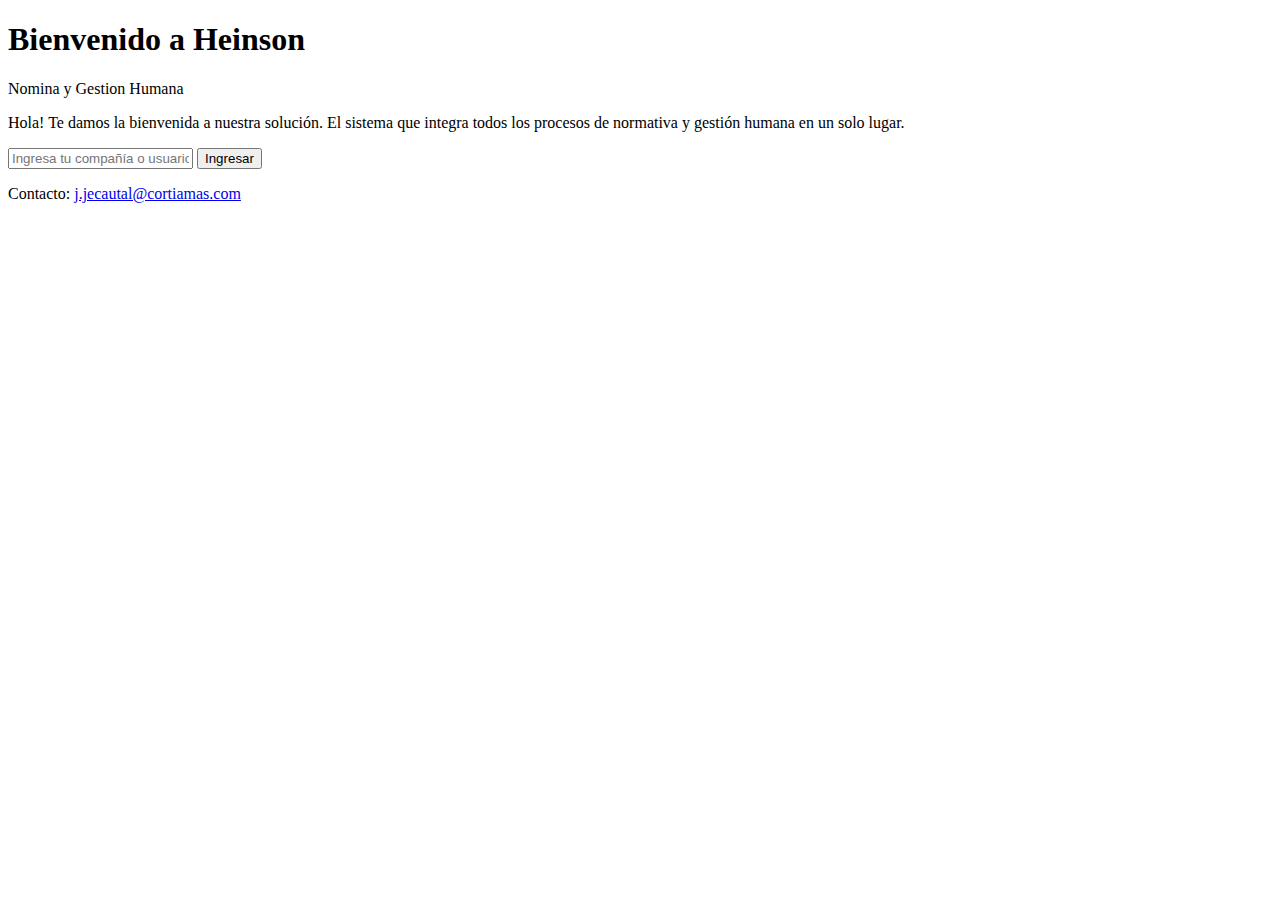
==== index.html @ a7ecbc40 "creacion de index y demas" ====
<!DOCTYPE html>
<html lang="es">
<head>
    <meta charset="UTF-8">
    <meta name="viewport" content="width=device-width, initial-scale=1.0">
    <title>Bienvenido a Heinson</title>
    <link rel="stylesheet" href="styles.css">
</head>
<body>
    <div class="container">
        <div class="header">
            <h1>Bienvenido a Heinson</h1>
            <p>Nomina y Gestion Humana</p>
        </div>
        <div class="welcome-message">
            <p>Hola! Te damos la bienvenida a nuestra solución. El sistema que integra todos los procesos de normativa y gestión humana en un solo lugar.</p>
        </div>
        <div class="login-form">
            <input type="text" id="username" placeholder="Ingresa tu compañía o usuario">
            <button onclick="ingresar()">Ingresar</button>
        </div>
        <div class="footer">
            <p>Contacto: <a href="mailto:j.jecautal@cortiamas.com">j.jecautal@cortiamas.com</a></p>
        </div>
    </div>
    <script src="script.js"></script>
</body>
</html>
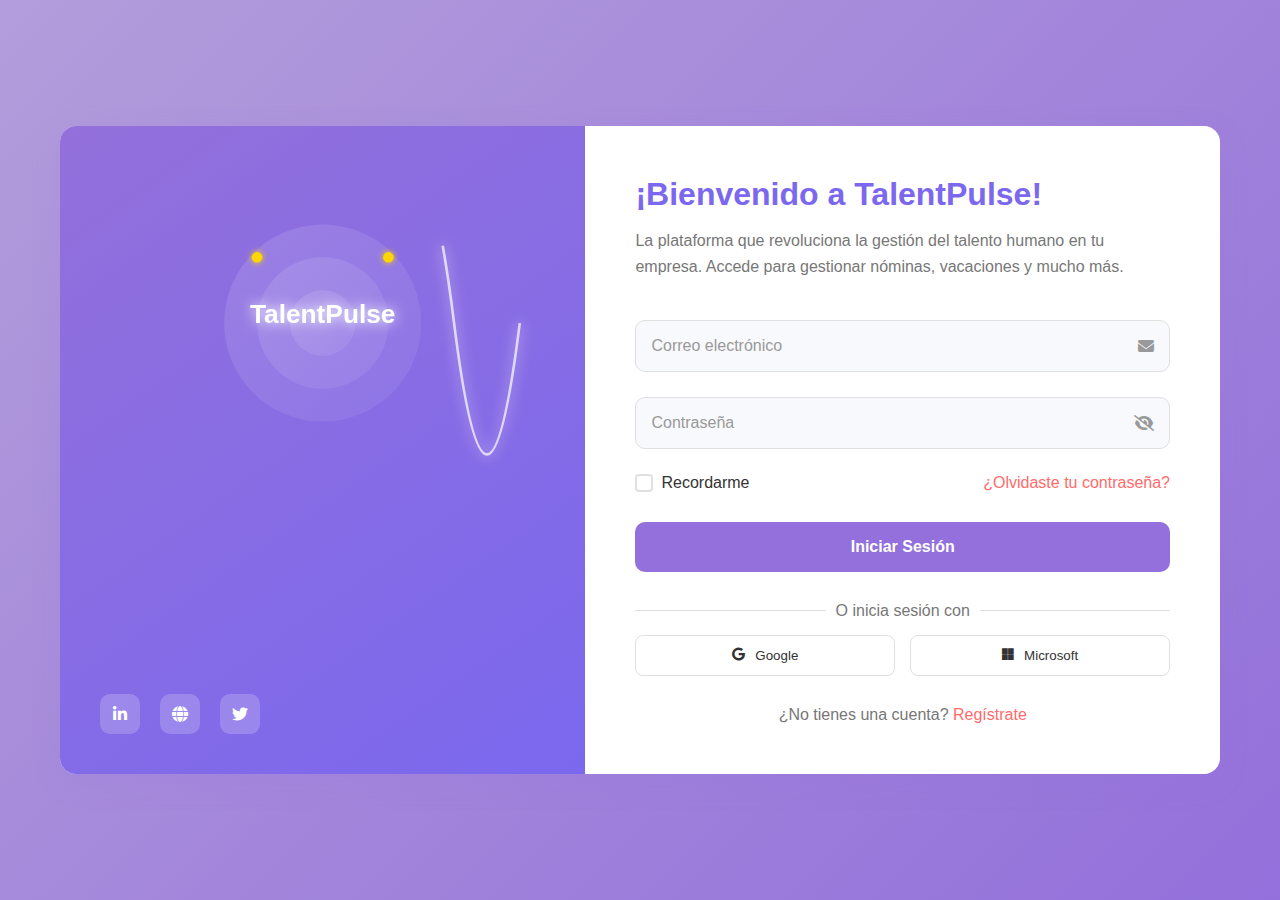
==== commit 60a4e827: "se acualiza paletade colores" ====
--- a/index.html
+++ b/index.html
@@ -3,26 +3,118 @@
 <head>
     <meta charset="UTF-8">
     <meta name="viewport" content="width=device-width, initial-scale=1.0">
-    <title>Bienvenido a Heinson</title>
+    <title>TalentPulse - Gestión de Talento Humano</title>
+    <link rel="stylesheet" href="https://cdnjs.cloudflare.com/ajax/libs/font-awesome/6.4.0/css/all.min.css">
     <link rel="stylesheet" href="styles.css">
 </head>
 <body>
     <div class="container">
-        <div class="header">
-            <h1>Bienvenido a Heinson</h1>
-            <p>Nomina y Gestion Humana</p>
-        </div>
-        <div class="welcome-message">
-            <p>Hola! Te damos la bienvenida a nuestra solución. El sistema que integra todos los procesos de normativa y gestión humana en un solo lugar.</p>
-        </div>
-        <div class="login-form">
-            <input type="text" id="username" placeholder="Ingresa tu compañía o usuario">
-            <button onclick="ingresar()">Ingresar</button>
-        </div>
-        <div class="footer">
-            <p>Contacto: <a href="mailto:j.jecautal@cortiamas.com">j.jecautal@cortiamas.com</a></p>
+        <div class="login-card">
+            <!-- Sección izquierda con la marca y SVG animado -->
+            <div class="brand-section">
+                <div class="svg-container">
+                    <svg viewBox="0 0 800 600" xmlns="http://www.w3.org/2000/svg">
+                        <defs>
+                            <linearGradient id="gradiente" x1="0%" y1="0%" x2="100%" y2="100%">
+                                <stop offset="0%" stop-color="rgba(255, 255, 255, 0.2)" />
+                                <stop offset="100%" stop-color="rgba(255, 255, 255, 0.1)" />
+                            </linearGradient>
+                            <filter id="glow" x="-50%" y="-50%" width="200%" height="200%">
+                                <feGaussianBlur stdDeviation="10" result="blur" />
+                                <feComposite in="SourceGraphic" in2="blur" operator="over" />
+                            </filter>
+                        </defs>
+                        
+                        <!-- Círculos pulsantes con efecto de brillo -->
+                        <circle class="circulo" cx="400" cy="300" r="50" fill="url(#gradiente)" />
+                        <circle class="circulo" cx="400" cy="300" r="100" fill="url(#gradiente)" />
+                        <circle class="circulo" cx="400" cy="300" r="150" fill="url(#gradiente)" />
+                        
+                        <!-- Línea de pulso cardiaco -->
+                        <path class="pulso" d="M 100,300 Q 150,300 200,300 T 300,200 T 400,300 T 500,200 T 600,300 T 700,300"
+                              stroke="rgba(255, 255, 255, 0.7)" fill="none" stroke-width="4" filter="url(#glow)" />
+                        
+                        <!-- Puntos de acento con el color accent -->
+                        <circle class="accent-dot" cx="300" cy="200" r="8" />
+                        <circle class="accent-dot" cx="500" cy="200" r="8" />
+                        
+                        <!-- Logo de TalentPulse -->
+                        <text x="400" y="300" text-anchor="middle" font-size="40" fill="white" font-weight="bold" filter="url(#glow)">TalentPulse</text>
+                    </svg>
+                </div>
+                
+                <!-- Iconos de redes sociales -->
+                <div class="social-icons">
+                    <a href="#" class="social-icon linkedin">
+                        <i class="fab fa-linkedin-in"></i>
+                    </a>
+                    <a href="#" class="social-icon website">
+                        <i class="fas fa-globe"></i>
+                    </a>
+                    <a href="#" class="social-icon twitter">
+                        <i class="fab fa-twitter"></i>
+                    </a>
+                </div>
+            </div>
+            
+            <!-- Sección derecha con el formulario de login -->
+            <div class="login-section">
+                <h1>¡Bienvenido a TalentPulse!</h1>
+                <p class="description">La plataforma que revoluciona la gestión del talento humano en tu empresa. Accede para gestionar nóminas, vacaciones y mucho más.</p>
+                
+                <!-- Formulario de inicio de sesión -->
+                <form id="login-form">
+                    <!-- Campo de correo electrónico -->
+                    <div class="input-group">
+                        <input type="email" id="email" required>
+                        <label for="email">Correo electrónico</label>
+                        <i class="input-icon fas fa-envelope"></i>
+                    </div>
+                    
+                    <!-- Campo de contraseña con botón para mostrar/ocultar -->
+                    <div class="input-group">
+                        <input type="password" id="password" required>
+                        <label for="password">Contraseña</label>
+                        <i class="toggle-password fas fa-eye-slash"></i>
+                    </div>
+                    
+                    <!-- Opciones adicionales (recordar usuario y recuperar contraseña) -->
+                    <div class="options-row">
+                        <div class="remember-me">
+                            <input type="checkbox" id="remember">
+                            <label for="remember">Recordarme</label>
+                        </div>
+                        <a href="#" class="forgot-link">¿Olvidaste tu contraseña?</a>
+                    </div>
+                    
+                    <!-- Botón de inicio de sesión con animación de carga -->
+                    <button type="submit" class="login-btn">
+                        <span>Iniciar Sesión</span>
+                        <div class="btn-loader"></div>
+                    </button>
+                </form>
+                
+                <!-- Opciones alternativas de inicio de sesión -->
+                <div class="alt-login">
+                    <p>O inicia sesión con</p>
+                    <div class="alt-login-options">
+                        <button class="google-btn">
+                            <i class="fab fa-google"></i>
+                            <span>Google</span>
+                        </button>
+                        <button class="microsoft-btn">
+                            <i class="fab fa-microsoft"></i>
+                            <span>Microsoft</span>
+                        </button>
+                    </div>
+                </div>
+                
+                <!-- Opción para registrarse -->
+                <p class="signup-option">¿No tienes una cuenta? <a href="#">Regístrate</a></p>
+            </div>
         </div>
     </div>
+    
     <script src="script.js"></script>
 </body>
 </html>--- a/styles.css
+++ b/styles.css
@@ -0,0 +1,513 @@
+/* Variables de colores y estilos para facilitar su reutilización */
+:root {
+    --primary-color: #9370DB;     /* Púrpura medio */
+    --primary-light: #B39DDB;     /* Púrpura claro */
+    --primary-dark: #7B68EE;      /* Púrpura oscuro */
+    --secondary-color: #FF6B6B;   /* Coral suave */
+    --accent: #FFD700;            /* Dorado amarillo */
+    --text-dark: #333333;
+    --text-light: #777777;
+    --text-lighter: #999999;
+    --white: #ffffff;
+    --bg-light: #f8f9fc;
+    --shadow-soft: 0 5px 15px rgba(147, 112, 219, 0.1);
+    --shadow-medium: 0 8px 30px rgba(147, 112, 219, 0.15);
+    --transition-standard: all 0.3s ease;
+}
+
+/* Reset básico para eliminar márgenes y rellenos predeterminados */
+* {
+    margin: 0;
+    padding: 0;
+    box-sizing: border-box;
+}
+
+/* Estilos del cuerpo de la página */
+body {
+    font-family: 'Segoe UI', Roboto, Oxygen, Ubuntu, Cantarell, 'Open Sans', sans-serif;
+    background: linear-gradient(135deg, var(--primary-light), var(--primary-color));
+    min-height: 100vh;
+    display: flex;
+    align-items: center;
+    justify-content: center;
+    color: var(--text-dark);
+}
+
+/* Contenedor principal con ancho máximo */
+.container {
+    width: 100%;
+    max-width: 1200px;
+    padding: 20px;
+}
+
+/* Tarjeta de login con diseño flexible */
+.login-card {
+    display: flex;
+    background-color: var(--white);
+    border-radius: 16px;
+    overflow: hidden;
+    box-shadow: var(--shadow-medium);
+    min-height: 600px;
+}
+
+/* Sección izquierda con la marca y animación */
+.brand-section {
+    flex: 1;
+    background: linear-gradient(145deg, var(--primary-color), var(--primary-dark));
+    color: var(--white);
+    padding: 40px;
+    display: flex;
+    flex-direction: column;
+    justify-content: space-between;
+    position: relative;
+    overflow: hidden;
+}
+
+/* Contenedor para el SVG animado */
+.svg-container {
+    position: absolute;
+    top: 0;
+    left: 0;
+    width: 100%;
+    height: 100%;
+    z-index: 1;
+}
+
+/* Iconos de redes sociales en la parte inferior */
+.social-icons {
+    display: flex;
+    gap: 20px;
+    margin-top: auto;
+    position: relative;
+    z-index: 2;
+}
+
+/* Estilo individual para cada icono social */
+.social-icon {
+    width: 40px;
+    height: 40px;
+    border-radius: 10px;
+    background-color: rgba(255, 255, 255, 0.2);
+    display: flex;
+    align-items: center;
+    justify-content: center;
+    color: var(--white);
+    text-decoration: none;
+    transition: var(--transition-standard);
+}
+
+/* Efecto hover para los iconos sociales */
+.social-icon:hover {
+    background-color: rgba(255, 255, 255, 0.4);
+    transform: translateY(-3px);
+}
+
+/* Sección derecha con el formulario de login */
+.login-section {
+    flex: 1.2;
+    padding: 50px;
+    display: flex;
+    flex-direction: column;
+}
+
+/* Estilo del título principal */
+h1 {
+    font-size: 32px;
+    margin-bottom: 15px;
+    color: var(--primary-dark);
+}
+
+/* Estilo de la descripción */
+.description {
+    color: var(--text-light);
+    margin-bottom: 40px;
+    line-height: 1.6;
+}
+
+/* Grupo de entrada con estilo flotante */
+.input-group {
+    position: relative;
+    margin-bottom: 25px;
+}
+
+/* Estilo de los campos de entrada */
+.input-group input {
+    width: 100%;
+    padding: 16px 40px 16px 16px;
+    border: 1px solid #e0e0e0;
+    border-radius: 10px;
+    font-size: 16px;
+    transition: var(--transition-standard);
+    outline: none;
+    background-color: var(--bg-light);
+}
+
+/* Etiquetas flotantes para los campos */
+.input-group label {
+    position: absolute;
+    left: 16px;
+    top: 50%;
+    transform: translateY(-50%);
+    color: var(--text-lighter);
+    pointer-events: none;
+    transition: var(--transition-standard);
+}
+
+/* Efectos de enfoque para campos de entrada */
+.input-group input:focus,
+.input-group input:valid {
+    border-color: var(--primary-color);
+    box-shadow: 0 0 0 2px rgba(147, 112, 219, 0.1);
+}
+
+/* Movimiento de etiquetas al enfocar o cuando hay contenido */
+.input-group input:focus + label,
+.input-group input:valid + label {
+    top: 0;
+    left: 12px;
+    font-size: 12px;
+    background-color: var(--white);
+    padding: 0 5px;
+    color: var(--primary-color);
+}
+
+/* Iconos dentro de los campos de entrada */
+.input-icon {
+    position: absolute;
+    right: 16px;
+    top: 50%;
+    transform: translateY(-50%);
+    color: var(--text-lighter);
+}
+
+/* Botón para mostrar/ocultar contraseña */
+.toggle-password {
+    position: absolute;
+    right: 16px;
+    top: 50%;
+    transform: translateY(-50%);
+    color: var(--text-lighter);
+    cursor: pointer;
+    transition: var(--transition-standard);
+}
+
+/* Efecto hover para el botón de mostrar/ocultar contraseña */
+.toggle-password:hover {
+    color: var(--primary-color);
+}
+
+/* Fila con opciones adicionales */
+.options-row {
+    display: flex;
+    justify-content: space-between;
+    align-items: center;
+    margin-bottom: 30px;
+}
+
+/* Estilo para la opción "Recordarme" */
+.remember-me {
+    display: flex;
+    align-items: center;
+    gap: 8px;
+}
+
+/* Estilo personalizado para el checkbox */
+.remember-me input[type="checkbox"] {
+    appearance: none;
+    width: 18px;
+    height: 18px;
+    border: 2px solid #e0e0e0;
+    border-radius: 4px;
+    cursor: pointer;
+    position: relative;
+    transition: var(--transition-standard);
+}
+
+/* Estilo para checkbox seleccionado */
+.remember-me input[type="checkbox"]:checked {
+    background-color: var(--primary-color);
+    border-color: var(--primary-color);
+}
+
+/* Símbolo de verificación para checkbox seleccionado */
+.remember-me input[type="checkbox"]:checked:after {
+    content: "✓";
+    position: absolute;
+    top: 50%;
+    left: 50%;
+    transform: translate(-50%, -50%);
+    font-size: 12px;
+    color: white;
+}
+
+/* Enlace para recuperar contraseña */
+.forgot-link {
+    color: var(--secondary-color);
+    text-decoration: none;
+    font-weight: 500;
+    transition: var(--transition-standard);
+}
+
+/* Efecto hover para enlace de recuperación */
+.forgot-link:hover {
+    color: var(--primary-dark);
+    text-decoration: underline;
+}
+
+/* Botón principal de inicio de sesión */
+.login-btn {
+    width: 100%;
+    padding: 16px;
+    border: none;
+    border-radius: 10px;
+    background-color: var(--primary-color);
+    color: var(--white);
+    font-size: 16px;
+    font-weight: 600;
+    cursor: pointer;
+    transition: var(--transition-standard);
+    position: relative;
+    overflow: hidden;
+    display: flex;
+    justify-content: center;
+    align-items: center;
+}
+
+/* Efectos hover para el botón de inicio de sesión */
+.login-btn:hover {
+    background-color: var(--primary-dark);
+    transform: translateY(-2px);
+    box-shadow: 0 5px 15px rgba(147, 112, 219, 0.3);
+}
+
+/* Efectos active para el botón de inicio de sesión */
+.login-btn:active {
+    transform: translateY(0);
+    box-shadow: none;
+}
+
+/* Animación de carga para el botón */
+.btn-loader {
+    display: none;
+    width: 20px;
+    height: 20px;
+    border: 3px solid rgba(255, 255, 255, 0.3);
+    border-top: 3px solid white;
+    border-radius: 50%;
+    margin-left: 10px;
+}
+
+/* Clase para activar la animación de carga */
+.btn-loader.active {
+    display: block;
+    animation: spin 0.8s linear infinite;
+}
+
+/* Animación de giro para el loader */
+@keyframes spin {
+    0% { transform: rotate(0deg); }
+    100% { transform: rotate(360deg); }
+}
+
+/* Sección de login alternativo */
+.alt-login {
+    margin-top: 30px;
+    text-align: center;
+}
+
+/* Texto divisor con líneas decorativas */
+.alt-login p {
+    color: var(--text-light);
+    margin-bottom: 15px;
+    position: relative;
+    display: flex;
+    align-items: center;
+    justify-content: center;
+}
+
+/* Líneas decorativas antes y después del texto */
+.alt-login p:before,
+.alt-login p:after {
+    content: "";
+    height: 1px;
+    background-color: #e0e0e0;
+    flex: 1;
+}
+
+/* Línea izquierda */
+.alt-login p:before {
+    margin-right: 10px;
+}
+
+/* Línea derecha */
+.alt-login p:after {
+    margin-left: 10px;
+}
+
+/* Contenedor para botones de login alternativo */
+.alt-login-options {
+    display: flex;
+    gap: 15px;
+}
+
+/* Estilo para botones de Google y Microsoft */
+.google-btn,
+.microsoft-btn {
+    flex: 1;
+    padding: 12px;
+    display: flex;
+    align-items: center;
+    justify-content: center;
+    gap: 10px;
+    border-radius: 8px;
+    border: 1px solid #e0e0e0;
+    background-color: var(--white);
+    color: var(--text-dark);
+    font-weight: 500;
+    cursor: pointer;
+    transition: var(--transition-standard);
+}
+
+/* Efectos hover para botones de login alternativo */
+.google-btn:hover,
+.microsoft-btn:hover {
+    background-color: var(--bg-light);
+    transform: translateY(-2px);
+    box-shadow: var(--shadow-soft);
+}
+
+/* Colores específicos para los botones de login alternativo */
+.google-btn:hover i {
+    color: #DB4437;
+}
+
+.microsoft-btn:hover i {
+    color: #00A4EF;
+}
+
+/* Enlace para registrarse */
+.signup-option {
+    margin-top: 30px;
+    text-align: center;
+    color: var(--text-light);
+}
+
+/* Estilo para enlace dentro de la opción de registro */
+.signup-option a {
+    color: var(--secondary-color);
+    text-decoration: none;
+    font-weight: 500;
+    transition: var(--transition-standard);
+}
+
+/* Efecto hover para enlace de registro */
+.signup-option a:hover {
+    color: var(--primary-dark);
+    text-decoration: underline;
+}
+
+/* Animaciones para la entrada de elementos */
+@keyframes fadeIn {
+    from { opacity: 0; transform: translateY(10px); }
+    to { opacity: 1; transform: translateY(0); }
+}
+        
+/* Error message styles */
+.error-message {
+    color: var(--secondary-color);
+    font-size: 12px;
+    margin-top: 5px;
+    font-weight: bold;
+    animation: fadeIn 0.3s ease-out forwards;
+}
+
+/* Aplicamos animación de entrada a todos los elementos */
+.login-section > * {
+    animation: fadeIn 0.5s ease-out forwards;
+}
+
+/* Animación secuencial para los elementos */
+.login-section > *:nth-child(2) { animation-delay: 0.1s; }
+.login-section > *:nth-child(3) { animation-delay: 0.2s; }
+.login-section > *:nth-child(4) { animation-delay: 0.3s; }
+.login-section > *:nth-child(5) { animation-delay: 0.4s; }
+
+/* Diseño responsive para tablets */
+@media (max-width: 992px) {
+    .login-card {
+        flex-direction: column;
+    }
+        
+    .brand-section {
+        padding: 30px;
+        min-height: 200px;
+    }
+        
+    .login-section {
+        padding: 30px;
+    }
+}
+
+/* Diseño responsive para móviles */
+@media (max-width: 576px) {
+    .container {
+        padding: 10px;
+    }
+        
+    .login-section {
+        padding: 20px;
+    }
+        
+    .options-row {
+        flex-direction: column;
+        align-items: flex-start;
+        gap: 15px;
+    }
+        
+    .alt-login-options {
+        flex-direction: column;
+    }
+}
+
+/* Animación para los círculos pulsantes */
+.circulo {
+    animation: pulsar 3s infinite alternate;
+    transform-origin: center;
+    opacity: 0.6;
+}
+.circulo:nth-child(2) {
+    animation-delay: 0.5s;
+}
+.circulo:nth-child(3) {
+    animation-delay: 1s;
+}
+.pulso {
+    stroke-dasharray: 1000;
+    stroke-dashoffset: 1000;
+    animation: dibujarLinea 3s infinite alternate;
+}
+@keyframes pulsar {
+    0% { transform: scale(0.8); opacity: 0.3; }
+    100% { transform: scale(1); opacity: 0.6; }
+}
+@keyframes dibujarLinea {
+    0% { stroke-dashoffset: 1000; }
+    100% { stroke-dashoffset: 0; }
+}
+
+/* Añadir brillos y efectos de acento */
+.accent-dot {
+    fill: var(--accent);
+    filter: drop-shadow(0 0 5px var(--accent));
+}
+
+/* Efecto de brillo para elementos resaltados */
+.glow-effect {
+    box-shadow: 0 0 10px var(--primary-light);
+    animation: glowing 2s infinite alternate;
+}
+
+@keyframes glowing {
+    0% { box-shadow: 0 0 5px var(--primary-light); }
+    100% { box-shadow: 0 0 15px var(--primary-light), 0 0 20px var(--accent); }
+}